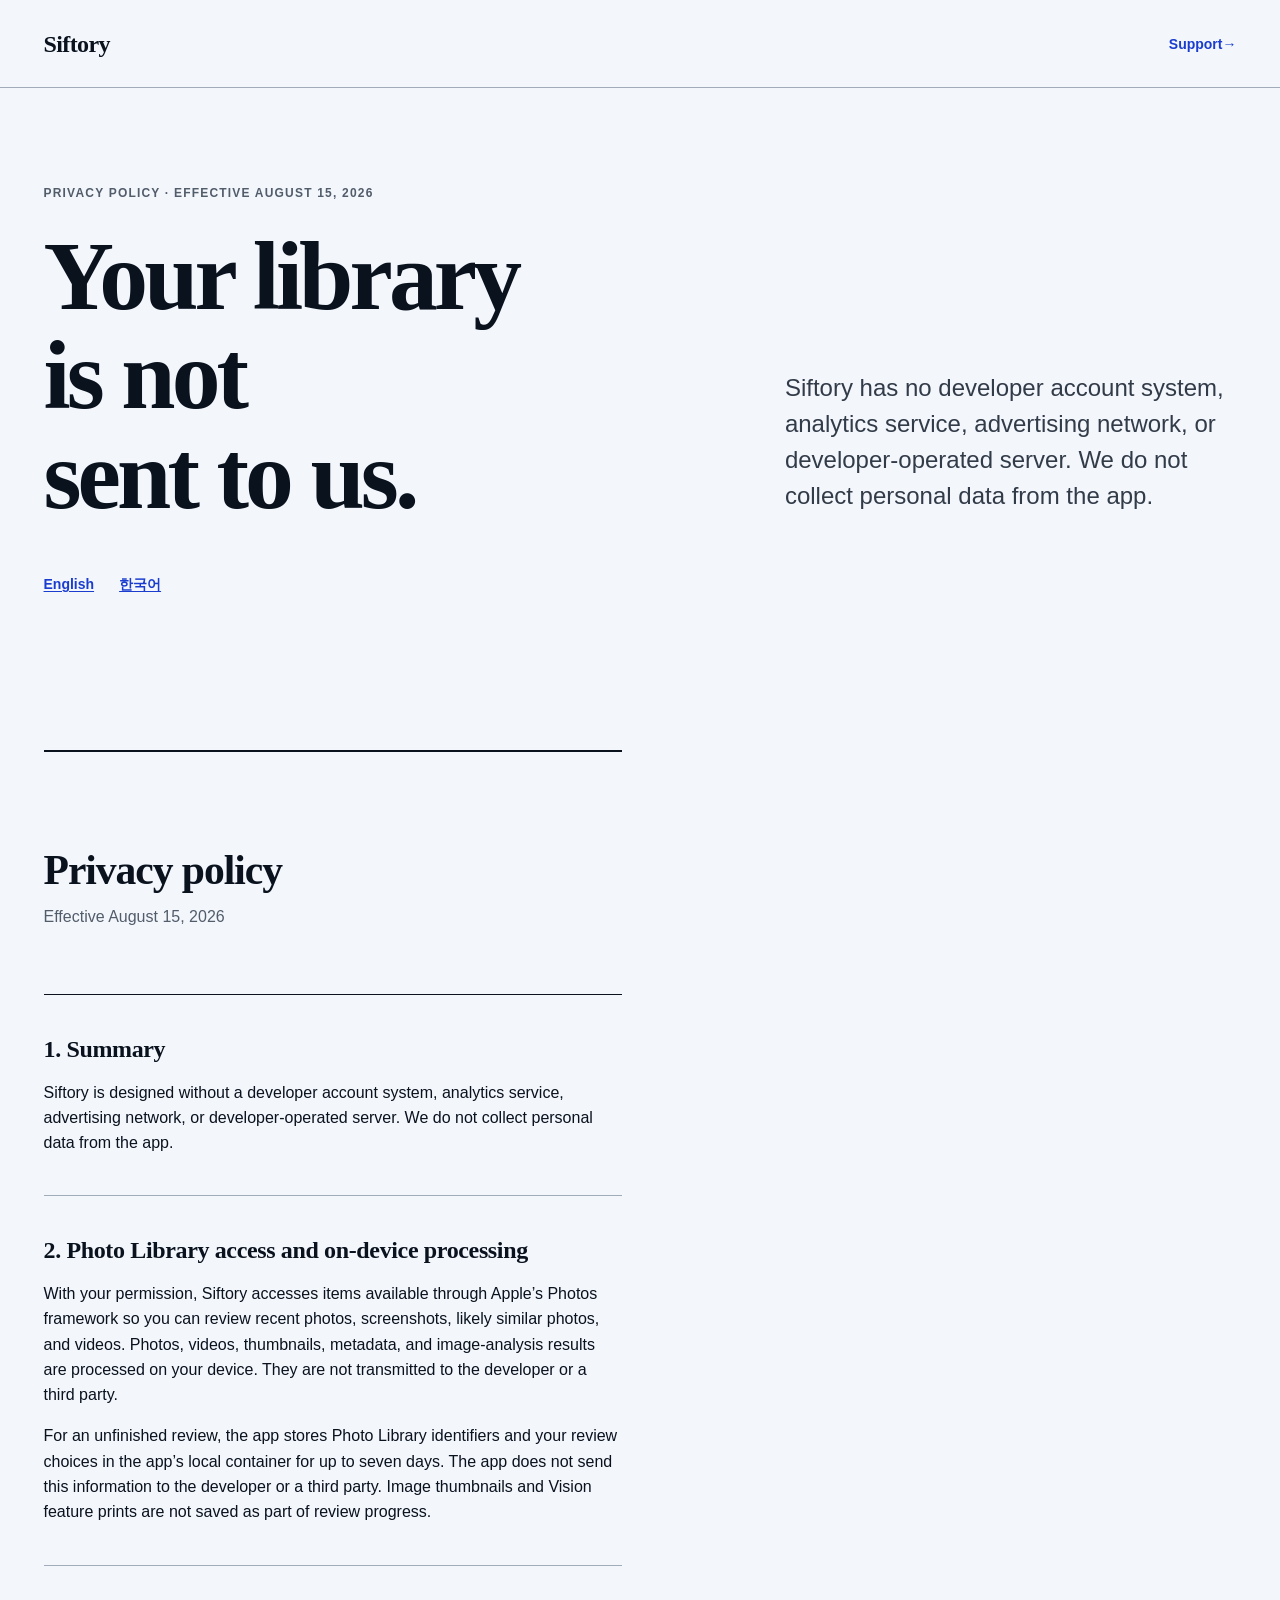
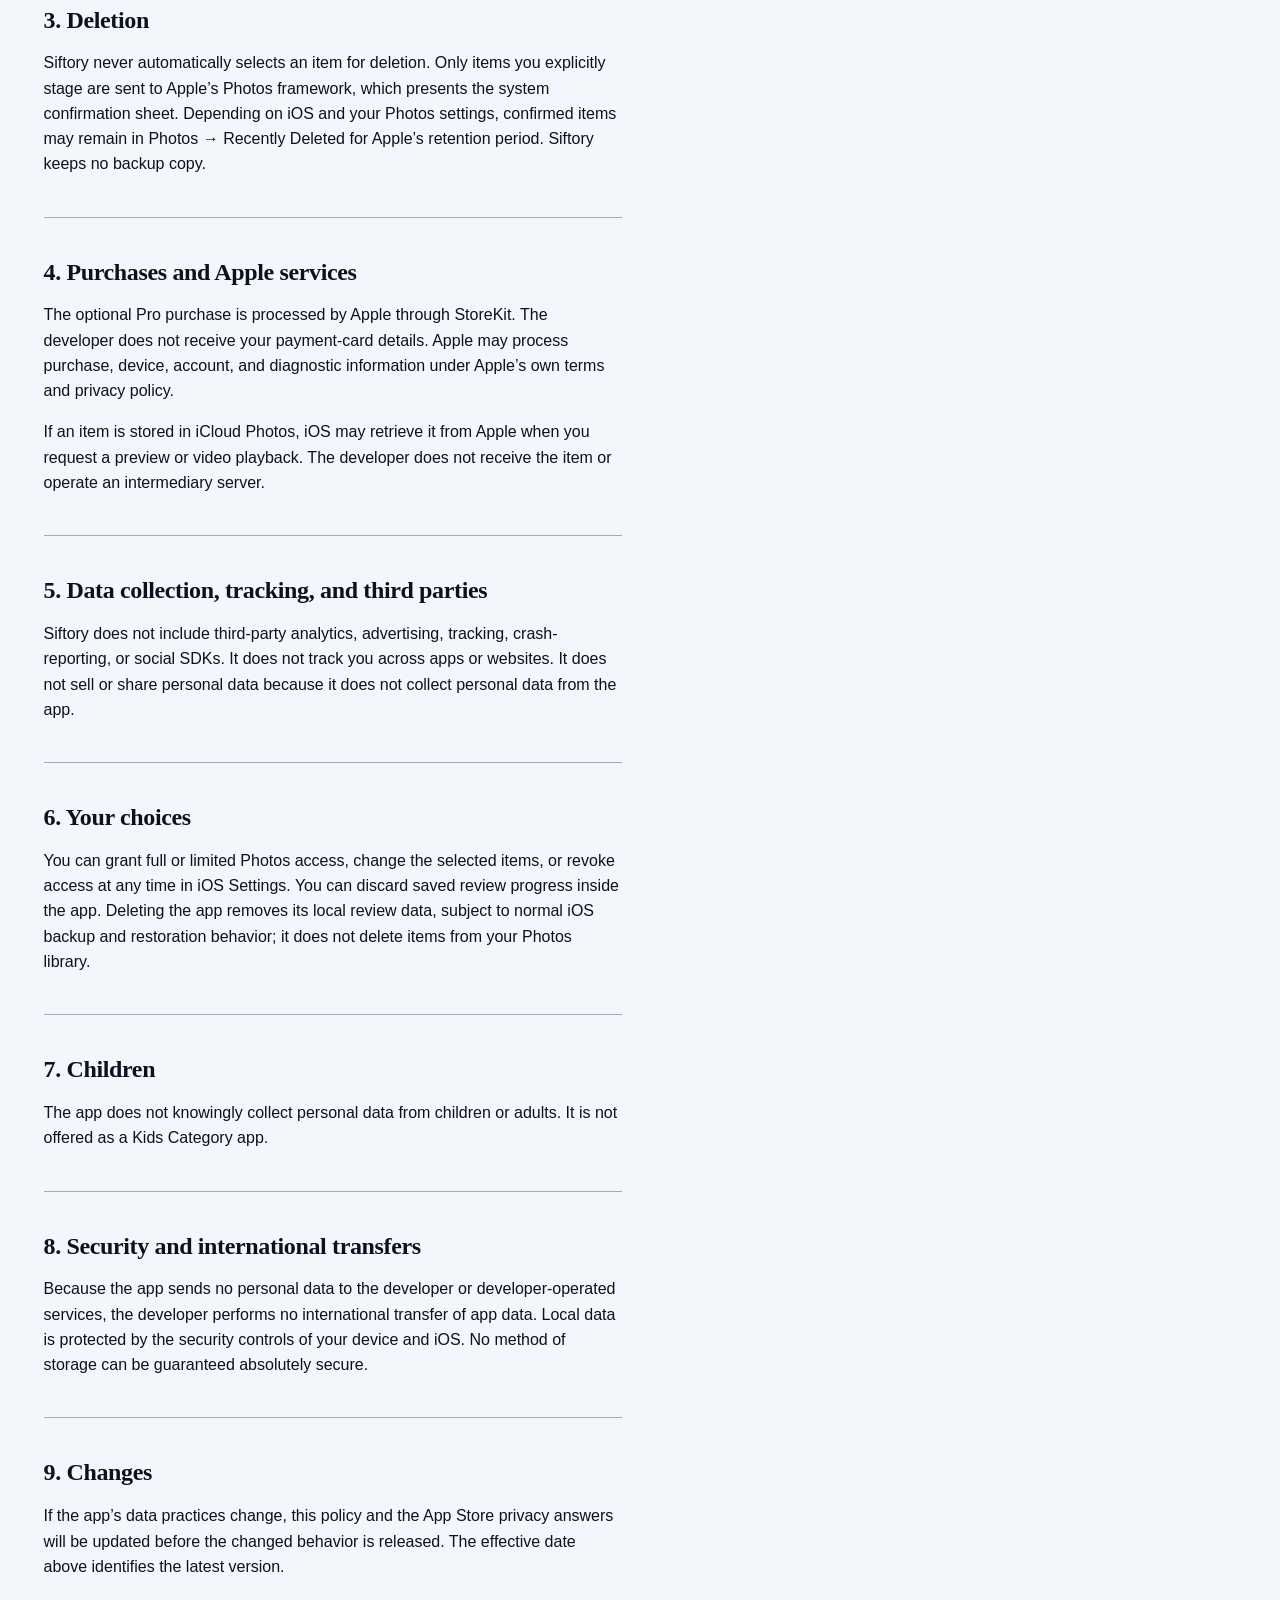
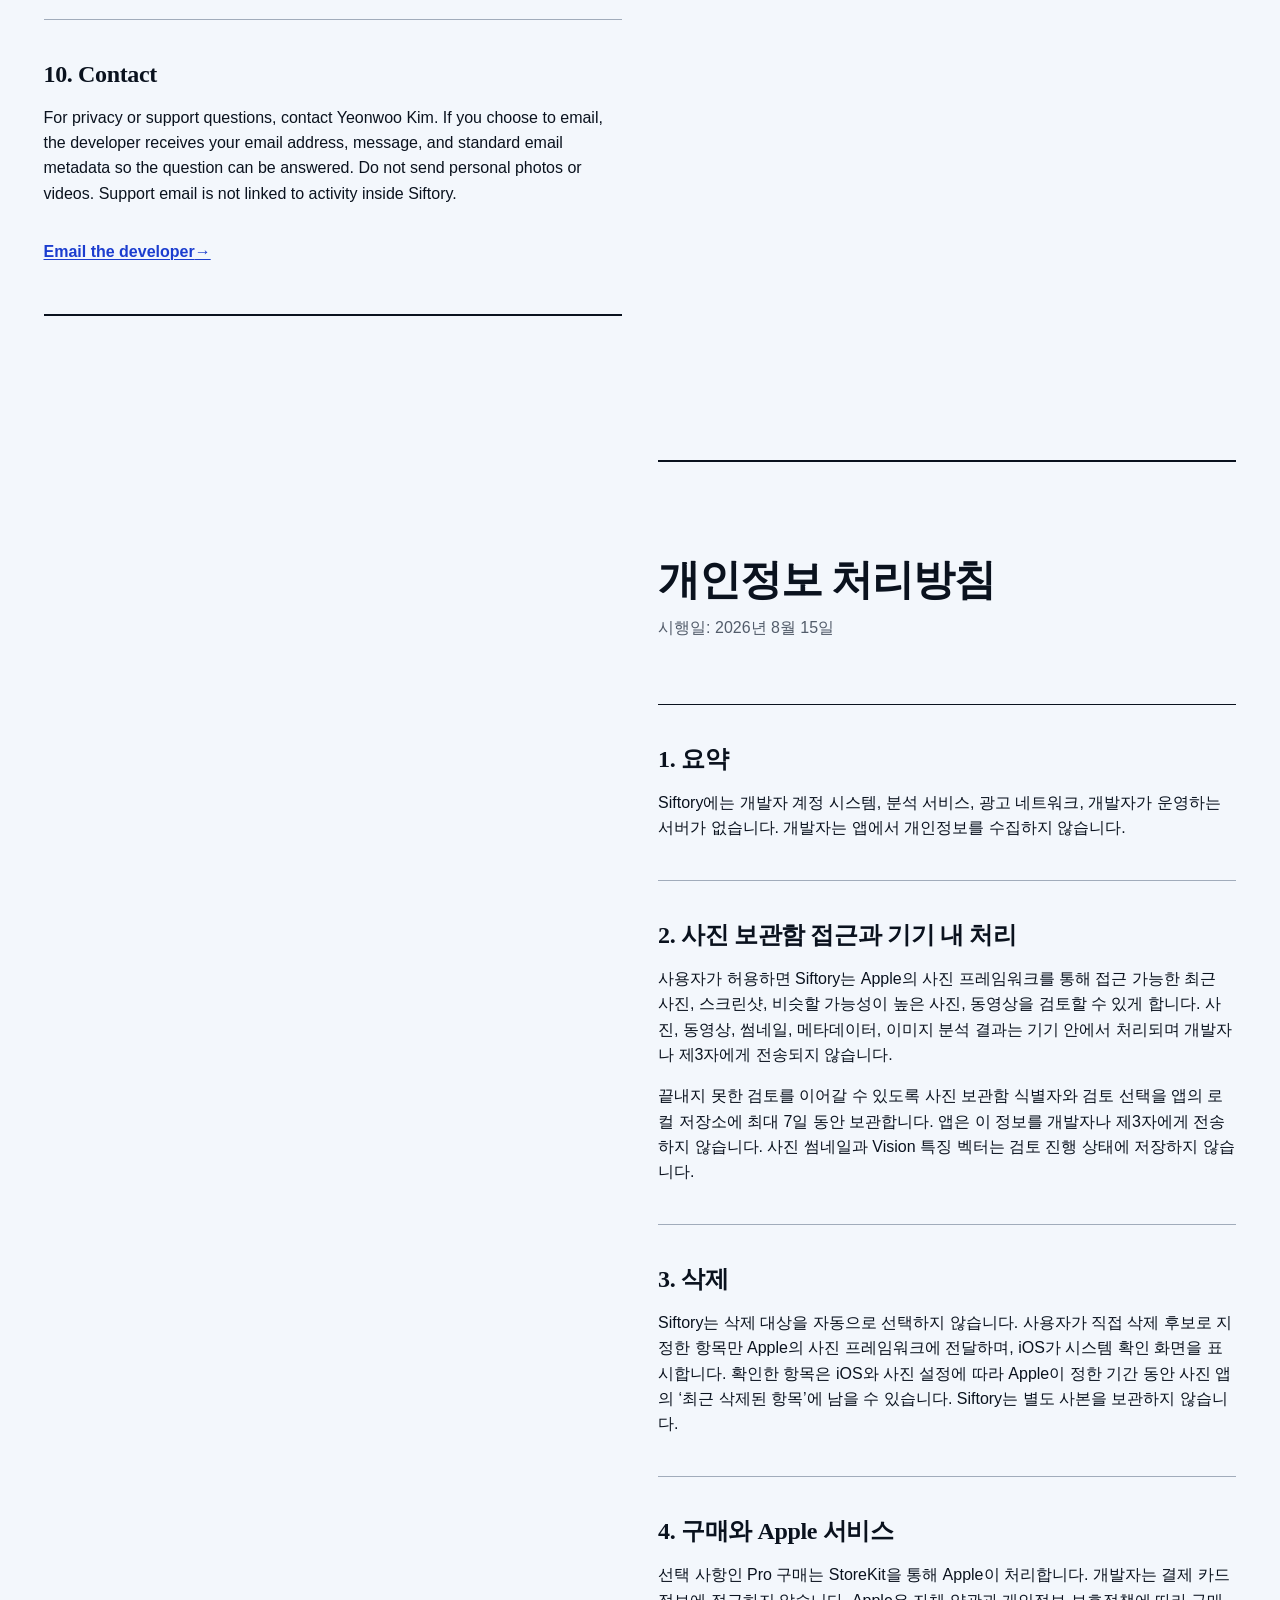
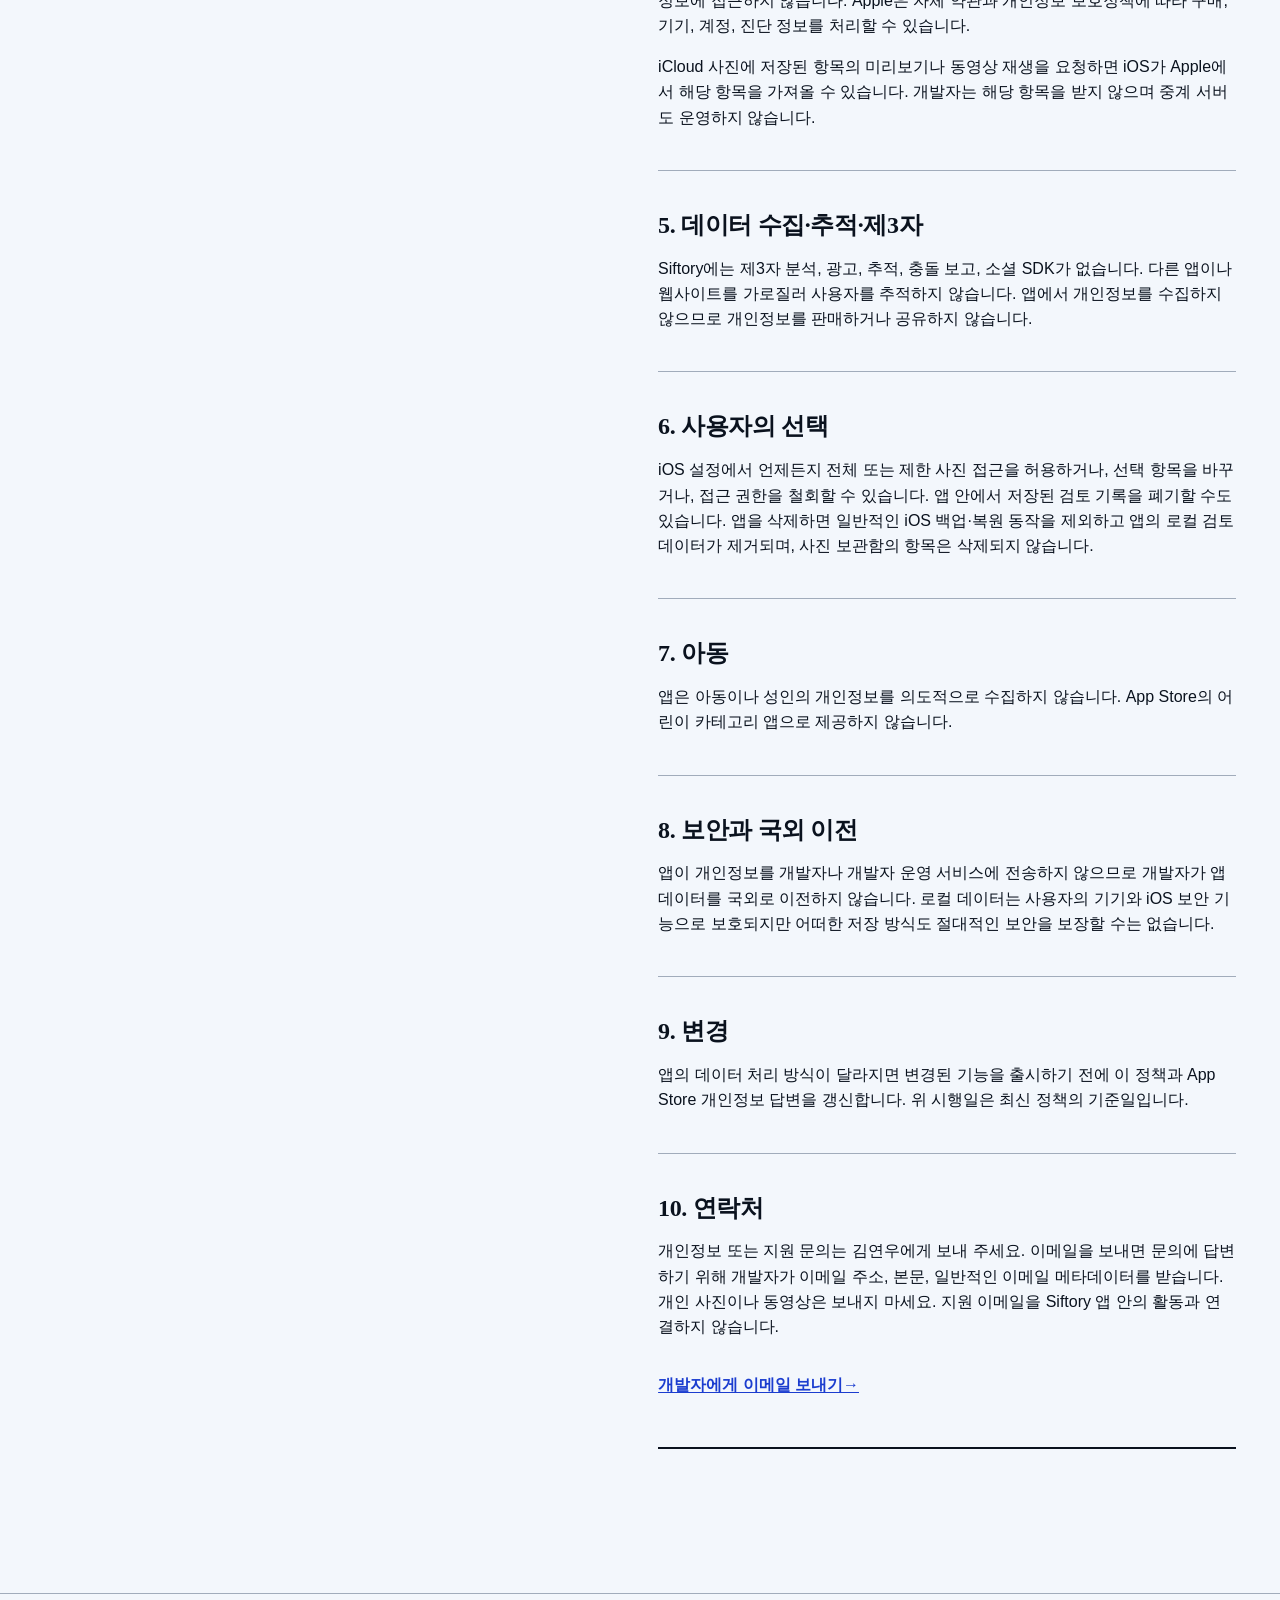
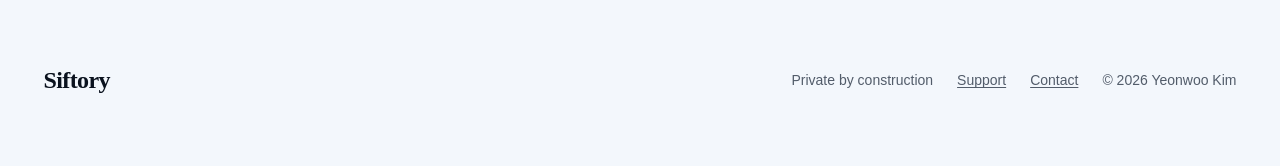
==== privacy.html @ 0ec95532 "feat(site): 지원·개인정보 페이지 공개" ====
<!doctype html>
<html lang="en">
  <head>
    <meta charset="utf-8">
    <meta name="viewport" content="width=device-width, initial-scale=1, viewport-fit=cover">
    <meta name="description" content="Privacy policy for Siftory, an on-device photo review app for iPhone.">
    <meta name="color-scheme" content="light">
    <title>Siftory Privacy Policy</title>
    <link rel="icon" href="./favicon.svg" type="image/svg+xml">
    <link rel="stylesheet" href="./styles.css">
  </head>
  <body>
    <a class="skip-link" href="#content">Skip to privacy policy</a>

    <header class="site-header" aria-label="Primary">
      <a class="wordmark" href="./index.html" aria-label="Siftory support home">Siftory</a>
      <a class="header-link" href="./index.html">Support <span aria-hidden="true">→</span></a>
    </header>

    <main id="content">
      <header class="document-intro document-intro--policy">
        <p class="document-kind">Privacy policy · Effective August 15, 2026</p>
        <div class="intro-body">
          <h1>Your library is not<br>sent to us.</h1>
          <p class="lede">Siftory has no developer account system, analytics service, advertising network, or developer-operated server. We do not collect personal data from the app.</p>
        </div>
        <nav class="language-links" aria-label="Language">
          <a href="#english">English</a>
          <a lang="ko" href="#korean">한국어</a>
        </nav>
      </header>

      <article class="document policy" id="english" aria-labelledby="english-title">
        <header class="language-heading">
          <h2 id="english-title">Privacy policy</h2>
          <p>Effective August 15, 2026</p>
        </header>

        <section>
          <h3>1. Summary</h3>
          <p>Siftory is designed without a developer account system, analytics service, advertising network, or developer-operated server. We do not collect personal data from the app.</p>
        </section>

        <section>
          <h3>2. Photo Library access and on-device processing</h3>
          <p>With your permission, Siftory accesses items available through Apple’s Photos framework so you can review recent photos, screenshots, likely similar photos, and videos. Photos, videos, thumbnails, metadata, and image-analysis results are processed on your device. They are not transmitted to the developer or a third party.</p>
          <p>For an unfinished review, the app stores Photo Library identifiers and your review choices in the app’s local container for up to seven days. The app does not send this information to the developer or a third party. Image thumbnails and Vision feature prints are not saved as part of review progress.</p>
        </section>

        <section>
          <h3>3. Deletion</h3>
          <p>Siftory never automatically selects an item for deletion. Only items you explicitly stage are sent to Apple’s Photos framework, which presents the system confirmation sheet. Depending on iOS and your Photos settings, confirmed items may remain in Photos → Recently Deleted for Apple’s retention period. Siftory keeps no backup copy.</p>
        </section>

        <section>
          <h3>4. Purchases and Apple services</h3>
          <p>The optional Pro purchase is processed by Apple through StoreKit. The developer does not receive your payment-card details. Apple may process purchase, device, account, and diagnostic information under Apple’s own terms and privacy policy.</p>
          <p>If an item is stored in iCloud Photos, iOS may retrieve it from Apple when you request a preview or video playback. The developer does not receive the item or operate an intermediary server.</p>
        </section>

        <section>
          <h3>5. Data collection, tracking, and third parties</h3>
          <p>Siftory does not include third-party analytics, advertising, tracking, crash-reporting, or social SDKs. It does not track you across apps or websites. It does not sell or share personal data because it does not collect personal data from the app.</p>
        </section>

        <section>
          <h3>6. Your choices</h3>
          <p>You can grant full or limited Photos access, change the selected items, or revoke access at any time in iOS Settings. You can discard saved review progress inside the app. Deleting the app removes its local review data, subject to normal iOS backup and restoration behavior; it does not delete items from your Photos library.</p>
        </section>

        <section>
          <h3>7. Children</h3>
          <p>The app does not knowingly collect personal data from children or adults. It is not offered as a Kids Category app.</p>
        </section>

        <section>
          <h3>8. Security and international transfers</h3>
          <p>Because the app sends no personal data to the developer or developer-operated services, the developer performs no international transfer of app data. Local data is protected by the security controls of your device and iOS. No method of storage can be guaranteed absolutely secure.</p>
        </section>

        <section>
          <h3>9. Changes</h3>
          <p>If the app’s data practices change, this policy and the App Store privacy answers will be updated before the changed behavior is released. The effective date above identifies the latest version.</p>
        </section>

        <section class="contact">
          <h3>10. Contact</h3>
          <p>For privacy or support questions, contact Yeonwoo Kim. If you choose to email, the developer receives your email address, message, and standard email metadata so the question can be answered. Do not send personal photos or videos. Support email is not linked to activity inside Siftory.</p>
          <a class="text-link" href="mailto:ppupy1200@gmail.com?subject=Siftory%20Privacy">Email the developer <span aria-hidden="true">→</span></a>
        </section>
      </article>

      <article class="document document--korean policy" id="korean" lang="ko" aria-labelledby="korean-title">
        <header class="language-heading">
          <h2 id="korean-title">개인정보 처리방침</h2>
          <p>시행일: 2026년 8월 15일</p>
        </header>

        <section>
          <h3>1. 요약</h3>
          <p>Siftory에는 개발자 계정 시스템, 분석 서비스, 광고 네트워크, 개발자가 운영하는 서버가 없습니다. 개발자는 앱에서 개인정보를 수집하지 않습니다.</p>
        </section>

        <section>
          <h3>2. 사진 보관함 접근과 기기 내 처리</h3>
          <p>사용자가 허용하면 Siftory는 Apple의 사진 프레임워크를 통해 접근 가능한 최근 사진, 스크린샷, 비슷할 가능성이 높은 사진, 동영상을 검토할 수 있게 합니다. 사진, 동영상, 썸네일, 메타데이터, 이미지 분석 결과는 기기 안에서 처리되며 개발자나 제3자에게 전송되지 않습니다.</p>
          <p>끝내지 못한 검토를 이어갈 수 있도록 사진 보관함 식별자와 검토 선택을 앱의 로컬 저장소에 최대 7일 동안 보관합니다. 앱은 이 정보를 개발자나 제3자에게 전송하지 않습니다. 사진 썸네일과 Vision 특징 벡터는 검토 진행 상태에 저장하지 않습니다.</p>
        </section>

        <section>
          <h3>3. 삭제</h3>
          <p>Siftory는 삭제 대상을 자동으로 선택하지 않습니다. 사용자가 직접 삭제 후보로 지정한 항목만 Apple의 사진 프레임워크에 전달하며, iOS가 시스템 확인 화면을 표시합니다. 확인한 항목은 iOS와 사진 설정에 따라 Apple이 정한 기간 동안 사진 앱의 ‘최근 삭제된 항목’에 남을 수 있습니다. Siftory는 별도 사본을 보관하지 않습니다.</p>
        </section>

        <section>
          <h3>4. 구매와 Apple 서비스</h3>
          <p>선택 사항인 Pro 구매는 StoreKit을 통해 Apple이 처리합니다. 개발자는 결제 카드 정보에 접근하지 않습니다. Apple은 자체 약관과 개인정보 보호정책에 따라 구매, 기기, 계정, 진단 정보를 처리할 수 있습니다.</p>
          <p>iCloud 사진에 저장된 항목의 미리보기나 동영상 재생을 요청하면 iOS가 Apple에서 해당 항목을 가져올 수 있습니다. 개발자는 해당 항목을 받지 않으며 중계 서버도 운영하지 않습니다.</p>
        </section>

        <section>
          <h3>5. 데이터 수집·추적·제3자</h3>
          <p>Siftory에는 제3자 분석, 광고, 추적, 충돌 보고, 소셜 SDK가 없습니다. 다른 앱이나 웹사이트를 가로질러 사용자를 추적하지 않습니다. 앱에서 개인정보를 수집하지 않으므로 개인정보를 판매하거나 공유하지 않습니다.</p>
        </section>

        <section>
          <h3>6. 사용자의 선택</h3>
          <p>iOS 설정에서 언제든지 전체 또는 제한 사진 접근을 허용하거나, 선택 항목을 바꾸거나, 접근 권한을 철회할 수 있습니다. 앱 안에서 저장된 검토 기록을 폐기할 수도 있습니다. 앱을 삭제하면 일반적인 iOS 백업·복원 동작을 제외하고 앱의 로컬 검토 데이터가 제거되며, 사진 보관함의 항목은 삭제되지 않습니다.</p>
        </section>

        <section>
          <h3>7. 아동</h3>
          <p>앱은 아동이나 성인의 개인정보를 의도적으로 수집하지 않습니다. App Store의 어린이 카테고리 앱으로 제공하지 않습니다.</p>
        </section>

        <section>
          <h3>8. 보안과 국외 이전</h3>
          <p>앱이 개인정보를 개발자나 개발자 운영 서비스에 전송하지 않으므로 개발자가 앱 데이터를 국외로 이전하지 않습니다. 로컬 데이터는 사용자의 기기와 iOS 보안 기능으로 보호되지만 어떠한 저장 방식도 절대적인 보안을 보장할 수는 없습니다.</p>
        </section>

        <section>
          <h3>9. 변경</h3>
          <p>앱의 데이터 처리 방식이 달라지면 변경된 기능을 출시하기 전에 이 정책과 App Store 개인정보 답변을 갱신합니다. 위 시행일은 최신 정책의 기준일입니다.</p>
        </section>

        <section class="contact">
          <h3>10. 연락처</h3>
          <p>개인정보 또는 지원 문의는 김연우에게 보내 주세요. 이메일을 보내면 문의에 답변하기 위해 개발자가 이메일 주소, 본문, 일반적인 이메일 메타데이터를 받습니다. 개인 사진이나 동영상은 보내지 마세요. 지원 이메일을 Siftory 앱 안의 활동과 연결하지 않습니다.</p>
          <a class="text-link" href="mailto:ppupy1200@gmail.com?subject=Siftory%20%EA%B0%9C%EC%9D%B8%EC%A0%95%EB%B3%B4">개발자에게 이메일 보내기 <span aria-hidden="true">→</span></a>
        </section>
      </article>
    </main>

    <footer class="site-footer">
      <a class="footer-wordmark" href="./index.html">Siftory</a>
      <div class="footer-meta">
        <span>Private by construction</span>
        <a href="./index.html">Support</a>
        <a href="mailto:ppupy1200@gmail.com?subject=Siftory%20Privacy">Contact</a>
        <span>© 2026 Yeonwoo Kim</span>
      </div>
    </footer>
  </body>
</html>
---- styles.css ----
/* Hallmark · macrostructure: Long Document · tone: austere · anchor hue: ultramarine */
/* Hallmark · pre-emit critique: P5 H5 E5 S5 R5 V5 */
/* Hallmark · genre: editorial · theme: Editorial · enrichment: none · nav: N9 · footer: Ft1
 * Intent: a quiet public support and privacy record, with no marketing proof slots or ornamental motion.
 * H2 knobs: ratio=4/8, left=document measure, divider=full-width rule
 * F5 knobs: callouts=none, frame=plain hairline, anchor=continuous prose
 * contrast: pass (40–41) · nav: N9 · footer: Ft1 · slop: pass (42–45)
 * honest: pass (46) · chrome: pass (47) · tokens: pass (48) · responsive: pass (49) · icons: pass (30)
 * mobile: pass (34, 49, 50–57)
 */
@import url("./tokens.css");

*,
*::before,
*::after {
  box-sizing: border-box;
}

html,
body {
  overflow-x: clip;
}

html {
  background: var(--color-paper);
  scroll-behavior: smooth;
}

body {
  min-width: 20rem;
  margin: 0;
  background: var(--color-paper);
  color: var(--color-ink);
  font-family: var(--font-support-body);
  font-size: var(--text-base);
  line-height: var(--leading-body);
  text-rendering: optimizeLegibility;
}

a {
  color: inherit;
  text-decoration-thickness: var(--rule-hair);
  text-underline-offset: var(--rule-strong);
}

a:focus-visible {
  outline: var(--rule-strong) solid var(--color-focus);
  outline-offset: var(--space-2xs);
}

a:active {
  opacity: 0.72;
}

h1,
h2,
h3,
p {
  margin: 0;
}

h1,
h2,
h3 {
  min-width: 0;
  overflow-wrap: anywhere;
  font-family: var(--font-support-display);
  font-style: normal;
  font-weight: 600;
}

h1 {
  max-width: 10ch;
  font-size: var(--text-document-title);
  letter-spacing: var(--tracking-tight);
  line-height: var(--leading-tight);
}

h2 {
  font-size: var(--text-document-heading);
  letter-spacing: -0.025em;
  line-height: 1.08;
}

h3 {
  font-size: var(--text-lg);
  letter-spacing: -0.015em;
  line-height: 1.2;
}

.skip-link {
  position: fixed;
  z-index: var(--z-modal);
  inset-block-start: var(--space-sm);
  inset-inline-start: var(--space-sm);
  padding: var(--space-sm) var(--space-md);
  background: var(--color-ink);
  color: var(--color-paper);
  font-weight: 700;
  text-decoration: none;
  transform: translateY(-200%);
}

.skip-link:focus-visible {
  transform: translateY(0);
}

.site-header,
main,
.site-footer {
  width: min(100%, var(--content-max));
  margin-inline: auto;
  padding-inline: max(var(--page-gutter), env(safe-area-inset-left));
}

.site-header {
  display: flex;
  min-height: 5.5rem;
  align-items: center;
  justify-content: space-between;
  gap: var(--space-md);
  border-block-end: var(--rule-hair) solid var(--color-rule);
}

.wordmark,
.header-link,
.language-links a,
.text-link,
.site-footer a {
  line-height: 1;
  white-space: nowrap;
}

.wordmark,
.footer-wordmark {
  font-family: var(--font-support-display);
  font-size: var(--text-lg);
  font-weight: 600;
  letter-spacing: -0.025em;
  text-decoration: none;
}

.wordmark,
.header-link {
  display: inline-flex;
  min-height: var(--target-min);
  align-items: center;
}

.header-link {
  color: var(--color-accent);
  font-size: var(--text-sm);
  font-weight: 700;
  text-decoration: none;
}

.document-intro {
  display: grid;
  min-width: 0;
  gap: var(--space-lg);
  padding-block: var(--space-2xl) var(--space-3xl);
}

.intro-body {
  display: grid;
  min-width: 0;
  gap: var(--space-lg);
}

.document-kind {
  color: var(--color-neutral);
  font-size: var(--text-xs);
  font-weight: 700;
  letter-spacing: var(--tracking-label);
  text-transform: uppercase;
}

.lede {
  max-width: 48ch;
  color: var(--color-muted);
  font-size: clamp(1.125rem, 1vw + 0.95rem, 1.5rem);
  line-height: 1.5;
}

.language-links {
  display: flex;
  flex-wrap: wrap;
  gap: var(--space-lg);
  padding-block-start: var(--space-sm);
}

.language-links a {
  min-width: var(--target-min);
  min-height: var(--target-min);
  display: inline-flex;
  align-items: center;
  justify-content: center;
  color: var(--color-accent);
  font-size: var(--text-sm);
  font-weight: 700;
}

.document {
  max-width: 65ch;
  padding-block: var(--space-2xl) var(--space-3xl);
  border-block-start: var(--rule-strong) solid var(--color-ink);
}

.document--korean {
  margin-inline-start: auto;
}

.language-heading {
  display: grid;
  gap: var(--space-sm);
  padding-block-end: var(--space-2xl);
}

.language-heading p {
  color: var(--color-neutral);
}

.document section {
  padding-block: var(--space-xl);
  border-block-start: var(--rule-hair) solid var(--color-rule);
}

.document section:first-of-type {
  border-block-start-color: var(--color-ink);
}

.document section h3 + p {
  margin-block-start: var(--space-md);
}

.document section p + p {
  margin-block-start: var(--space-md);
}

.text-link {
  display: inline-flex;
  min-height: var(--target-min);
  align-items: center;
  margin-block-start: var(--space-lg);
  color: var(--color-accent);
  font-weight: 700;
  text-decoration-color: var(--color-accent);
}

.contact {
  border-block-end: var(--rule-strong) solid var(--color-ink);
}

.site-footer {
  display: grid;
  gap: var(--space-xl);
  padding-block: var(--space-2xl) max(var(--space-2xl), env(safe-area-inset-bottom));
  border-block-start: var(--rule-hair) solid var(--color-rule);
}

.footer-meta {
  display: flex;
  flex-direction: column;
  align-items: flex-start;
  gap: var(--space-sm);
  color: var(--color-neutral);
  font-size: var(--text-sm);
}

.footer-meta a {
  min-height: var(--target-min);
  display: inline-flex;
  align-items: center;
}

.footer-wordmark {
  display: inline-flex;
  min-height: var(--target-min);
  align-items: center;
}

@media (min-width: 40rem) {
  .intro-body {
    grid-template-columns: minmax(0, 3fr) minmax(0, 2fr);
    column-gap: var(--space-2xl);
  }

  .lede {
    align-self: end;
    padding-block-end: var(--space-sm);
  }

  .site-footer {
    grid-template-columns: minmax(0, 1fr) minmax(0, 2fr);
    align-items: start;
  }

  .footer-meta {
    flex-flow: row wrap;
    justify-content: flex-end;
    align-items: center;
    column-gap: var(--space-lg);
  }
}

@media (hover: hover) and (pointer: fine) {
  a:hover {
    color: var(--color-accent);
  }
}

@media (min-width: 60rem) {
  .document-intro {
    padding-block: var(--space-3xl) var(--space-4xl);
  }

  .document {
    padding-block: var(--space-3xl) var(--space-4xl);
  }
}

@media (prefers-reduced-motion: reduce) {
  html {
    scroll-behavior: auto;
  }
}
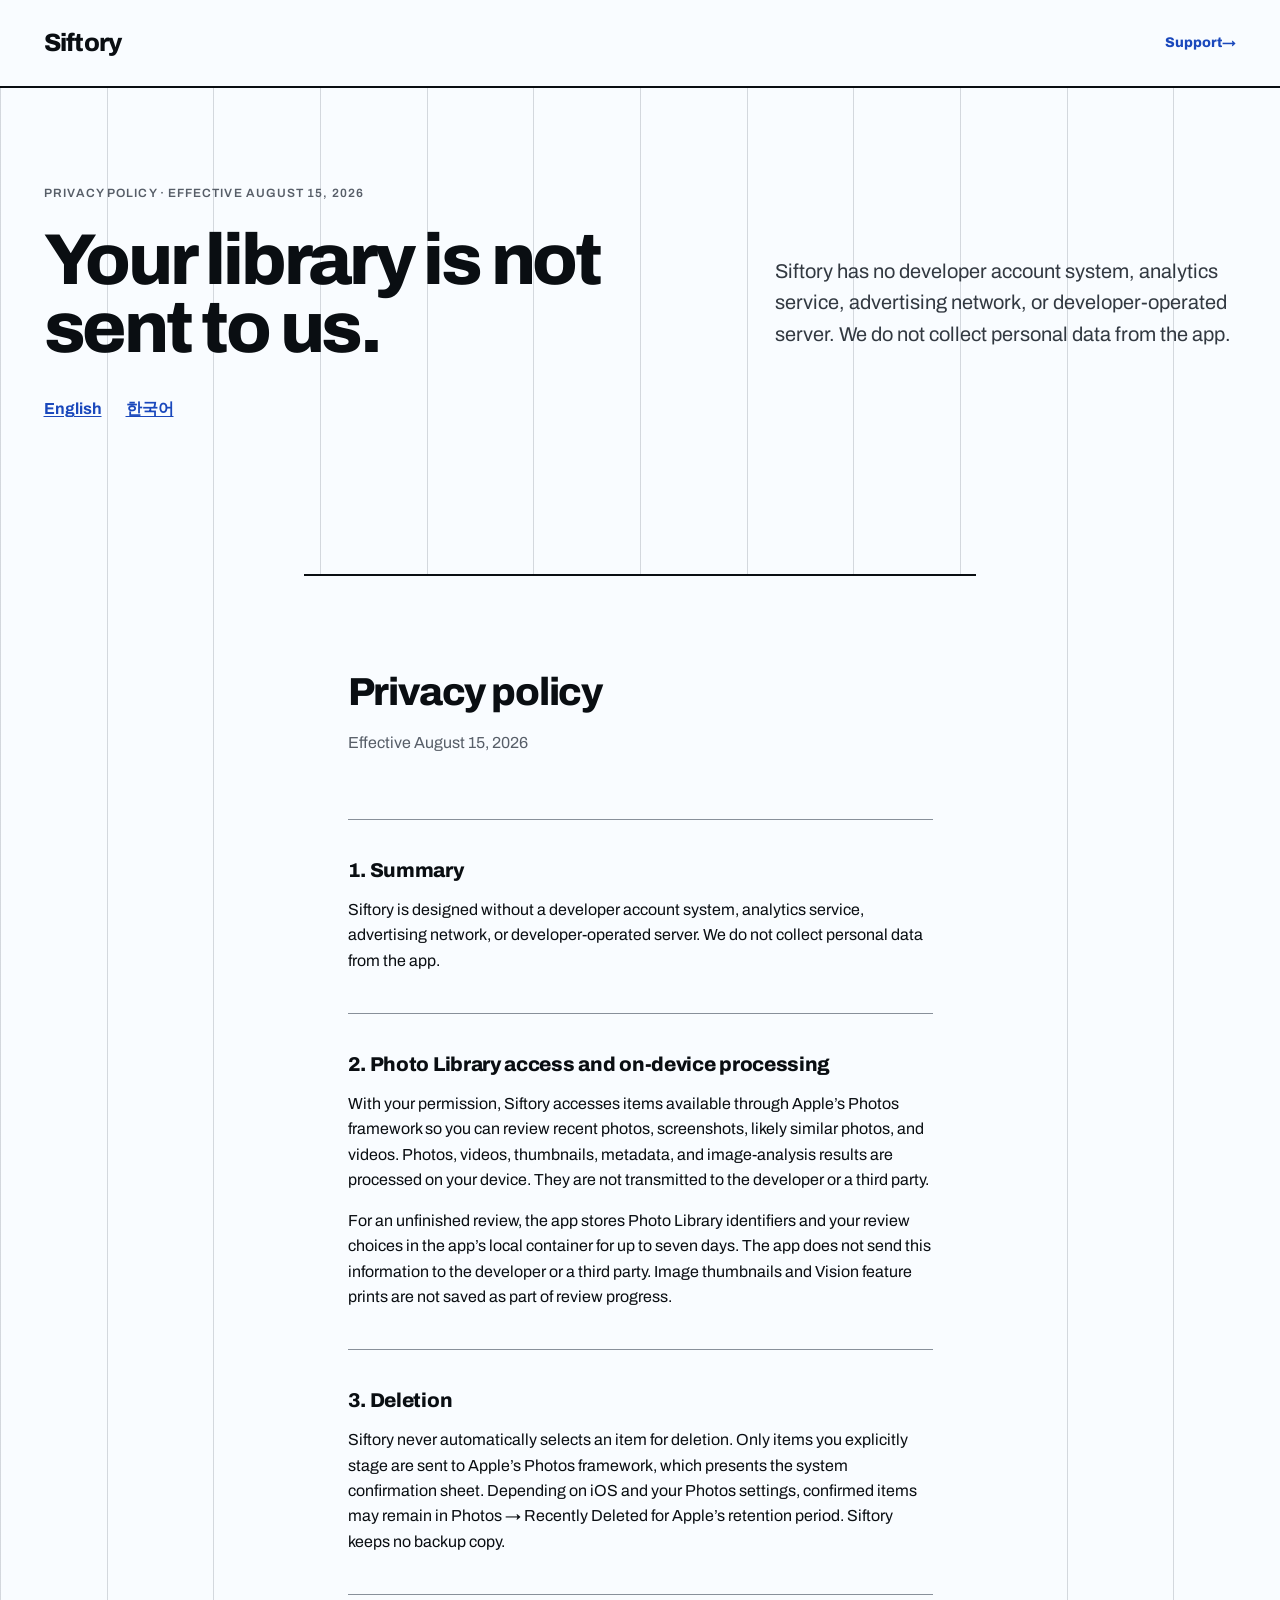
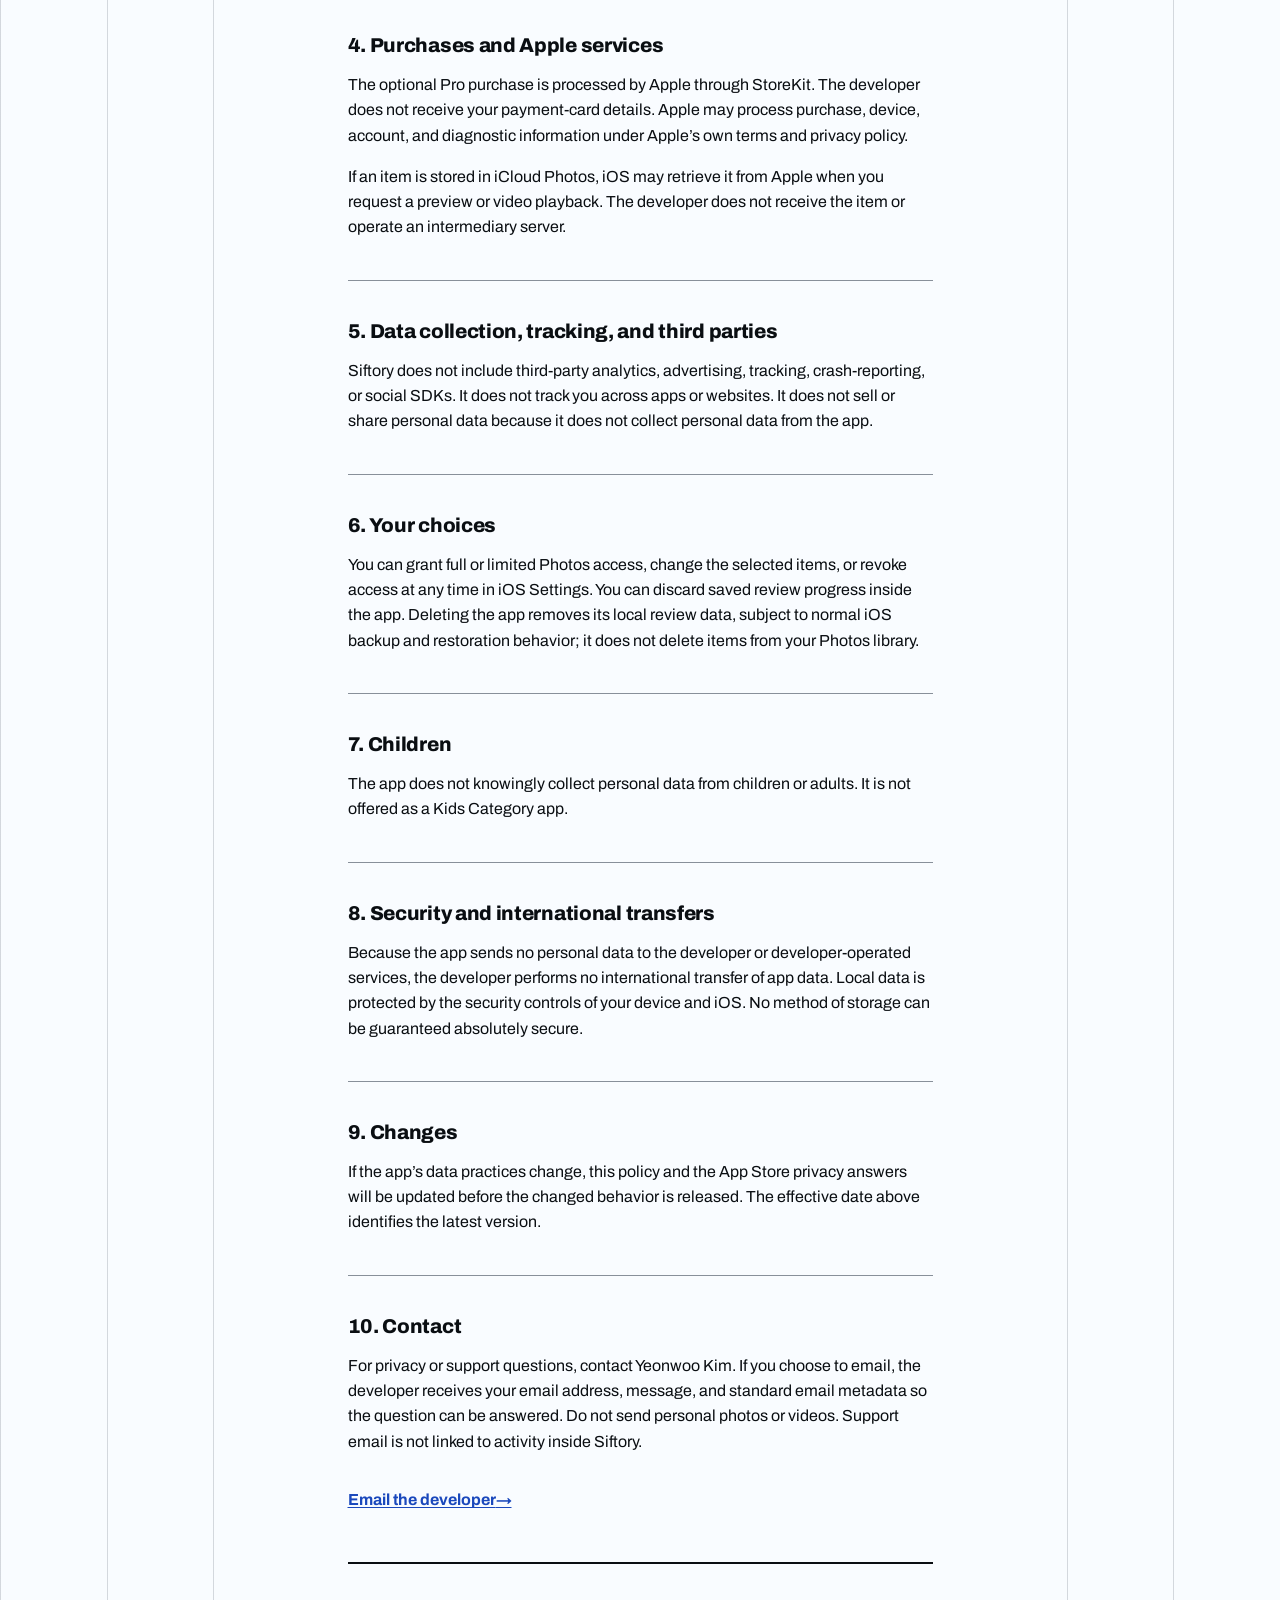
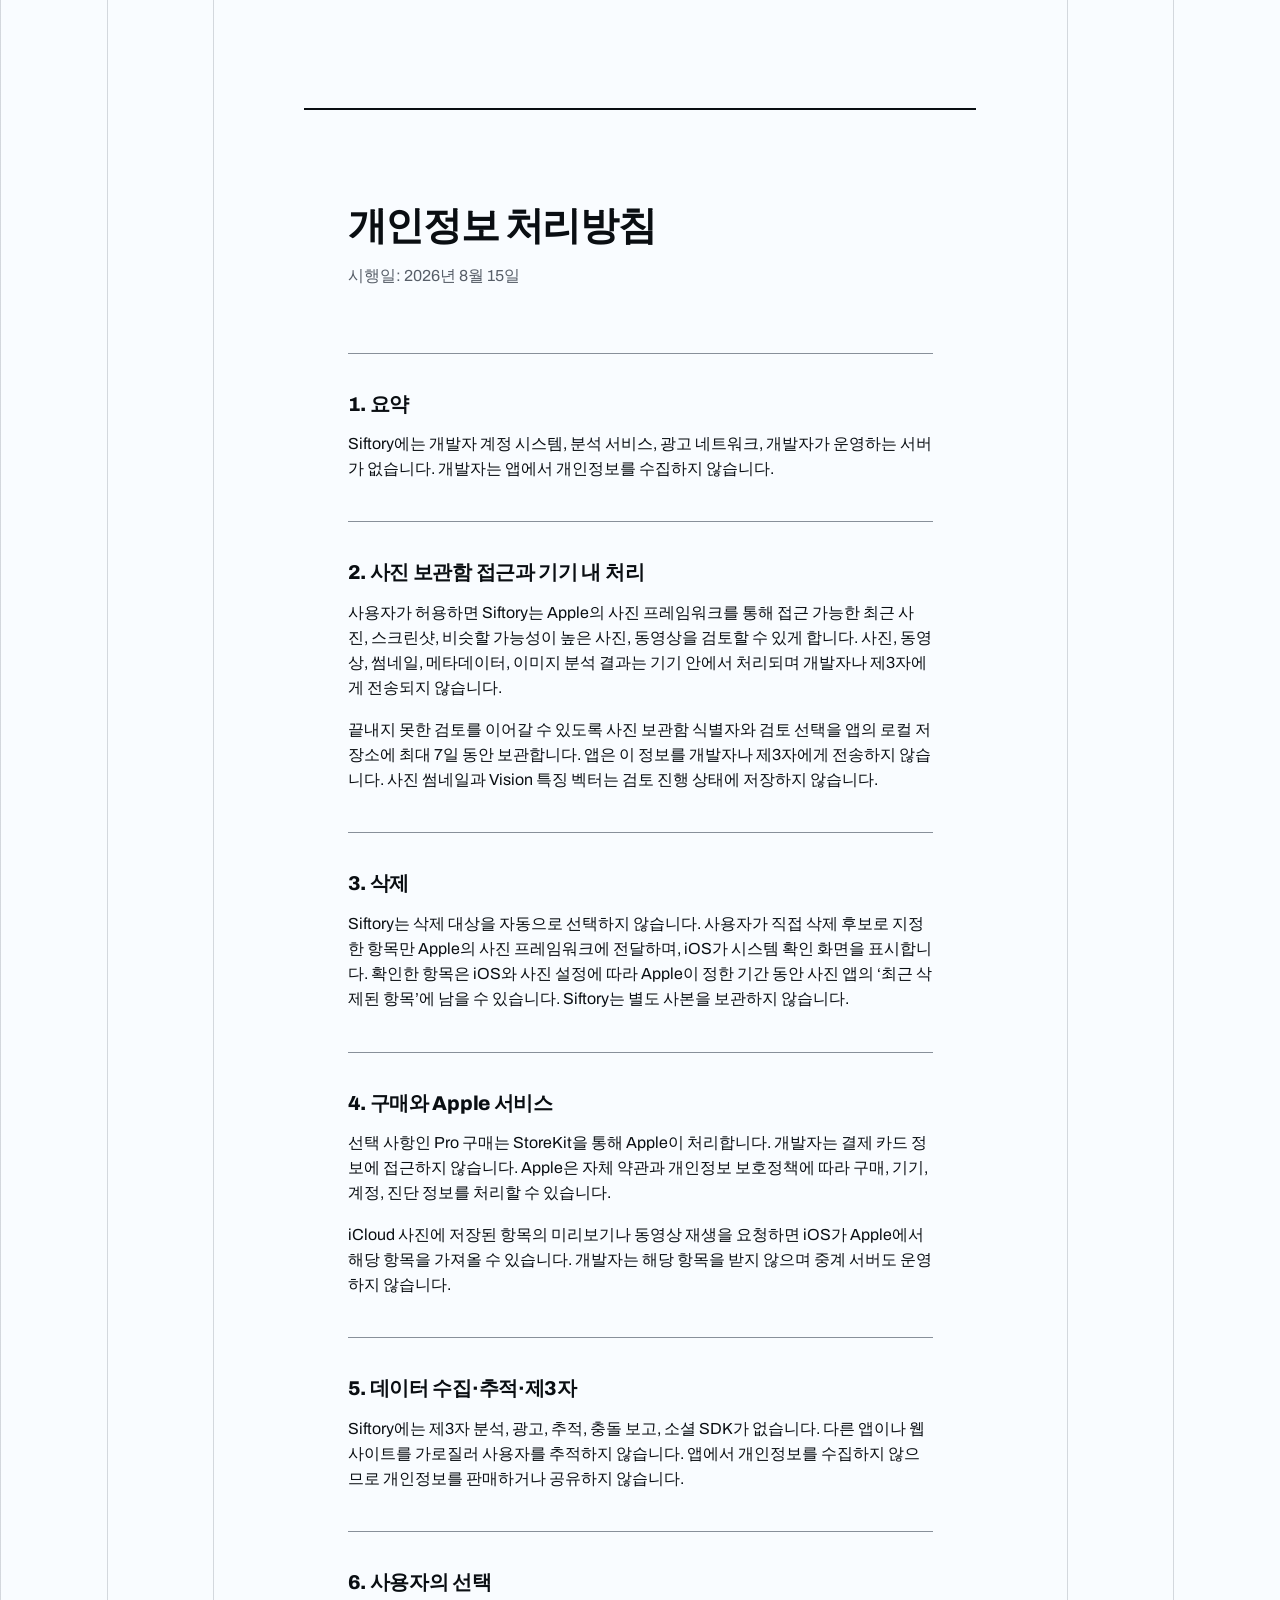
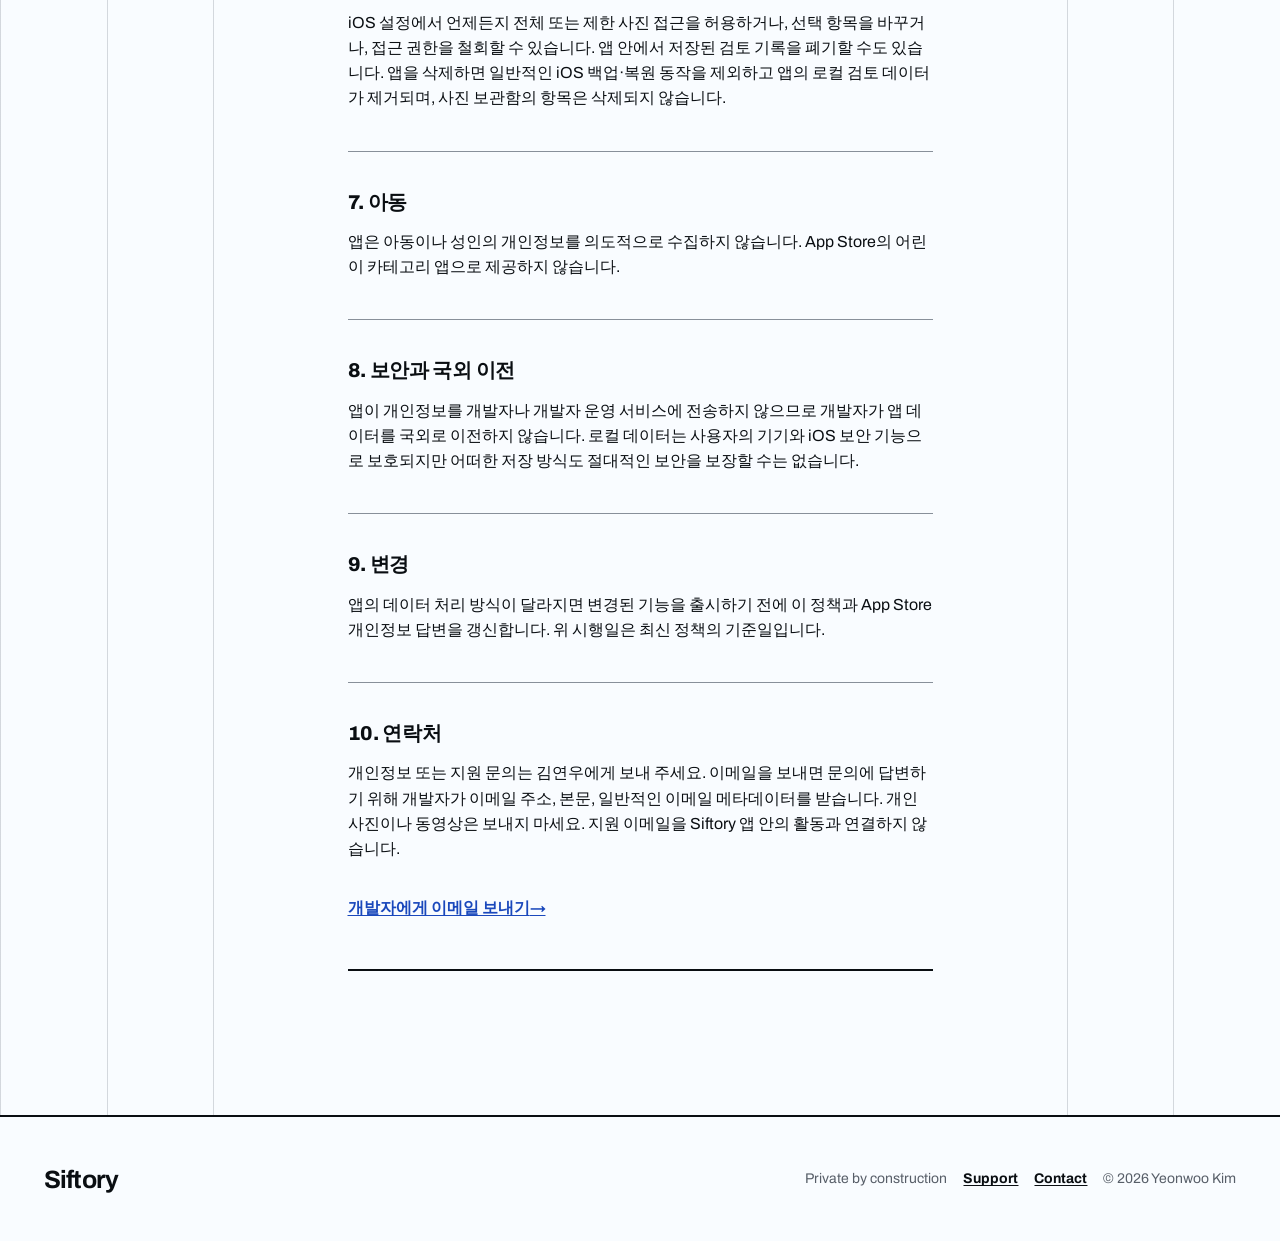
==== commit 70fc8061: "fix(site): 정적 자원 캐시 갱신" ====
--- a/privacy.html
+++ b/privacy.html
@@ -6,8 +6,8 @@
     <meta name="description" content="Privacy policy for Siftory, an on-device photo review app for iPhone.">
     <meta name="color-scheme" content="light">
     <title>Siftory Privacy Policy</title>
-    <link rel="icon" href="./favicon.svg" type="image/svg+xml">
-    <link rel="stylesheet" href="./styles.css">
+    <link rel="icon" href="./favicon.svg?v=20260815" type="image/svg+xml">
+    <link rel="stylesheet" href="./styles.css?v=20260815">
   </head>
   <body>
     <a class="skip-link" href="#content">Skip to privacy policy</a>
--- a/styles.css
+++ b/styles.css
@@ -1,14 +1,15 @@
-/* Hallmark · macrostructure: Long Document · tone: austere · anchor hue: ultramarine */
+/* Hallmark · macrostructure: Workbench · tone: austere · anchor hue: ultramarine
+ * genre: editorial · theme: Grid · enrichment: real App Store captures · nav: N6 · footer: Ft2
+ * H2 knobs: ratio=7/5, proof=real capture, divider=hairline
+ * F4 knobs: numbering=01/02/03, layout=vertical, connector=rule
+ * F5 knobs: callouts=caption, frame=plain hairline, anchor=image-led
+ * motion: link underline + image border signal only · no JavaScript
+ * contrast: pass (40–41) · slop: pass (42–45) · honest: pass (46)
+ * chrome: pass (47) · tokens: pass (48) · responsive: pass (49)
+ * icons: pass (30) · mobile: pass (34, 49, 50–57) · full sweep: pass (1–58)
+ */
 /* Hallmark · pre-emit critique: P5 H5 E5 S5 R5 V5 */
-/* Hallmark · genre: editorial · theme: Editorial · enrichment: none · nav: N9 · footer: Ft1
- * Intent: a quiet public support and privacy record, with no marketing proof slots or ornamental motion.
- * H2 knobs: ratio=4/8, left=document measure, divider=full-width rule
- * F5 knobs: callouts=none, frame=plain hairline, anchor=continuous prose
- * contrast: pass (40–41) · nav: N9 · footer: Ft1 · slop: pass (42–45)
- * honest: pass (46) · chrome: pass (47) · tokens: pass (48) · responsive: pass (49) · icons: pass (30)
- * mobile: pass (34, 49, 50–57)
- */
-@import url("./tokens.css");
+@import url("./tokens.css?v=20260815");
 
 *,
 *::before,
@@ -29,18 +30,30 @@
 body {
   min-width: 20rem;
   margin: 0;
-  background: var(--color-paper);
+  background-color: var(--color-paper);
+  background-image: repeating-linear-gradient(
+    to right,
+    var(--color-rule) 0,
+    var(--color-rule) var(--rule-hair),
+    transparent var(--rule-hair),
+    transparent var(--grid-unit)
+  );
   color: var(--color-ink);
-  font-family: var(--font-support-body);
+  font-family: var(--font-body);
   font-size: var(--text-base);
   line-height: var(--leading-body);
   text-rendering: optimizeLegibility;
 }
 
+::selection {
+  background: var(--color-accent);
+  color: var(--color-accent-ink);
+}
+
 a {
   color: inherit;
   text-decoration-thickness: var(--rule-hair);
-  text-underline-offset: var(--rule-strong);
+  text-underline-offset: var(--space-3xs);
 }
 
 a:focus-visible {
@@ -49,43 +62,58 @@
 }
 
 a:active {
-  opacity: 0.72;
+  opacity: 0.7;
+}
+
+button,
+a {
+  -webkit-tap-highlight-color: transparent;
 }
 
 h1,
 h2,
 h3,
-p {
+h4,
+p,
+figure,
+dl,
+dd,
+ol,
+ul {
   margin: 0;
 }
 
 h1,
 h2,
-h3 {
+h3,
+h4 {
   min-width: 0;
   overflow-wrap: anywhere;
-  font-family: var(--font-support-display);
+  font-family: var(--font-display);
   font-style: normal;
-  font-weight: 600;
-}
-
-h1 {
-  max-width: 10ch;
-  font-size: var(--text-document-title);
-  letter-spacing: var(--tracking-tight);
-  line-height: var(--leading-tight);
-}
-
-h2 {
-  font-size: var(--text-document-heading);
-  letter-spacing: -0.025em;
-  line-height: 1.08;
-}
-
-h3 {
-  font-size: var(--text-lg);
-  letter-spacing: -0.015em;
-  line-height: 1.2;
+}
+
+img {
+  display: block;
+  max-width: 100%;
+}
+
+.shell {
+  width: min(100%, var(--content-max));
+  margin-inline: auto;
+  padding-inline: max(var(--page-gutter), env(safe-area-inset-left));
+}
+
+.visually-hidden {
+  position: absolute;
+  width: var(--rule-hair);
+  height: var(--rule-hair);
+  padding: 0;
+  margin: calc(var(--rule-hair) * -1);
+  overflow: hidden;
+  clip: rect(0 0 0 0);
+  white-space: nowrap;
+  border: 0;
 }
 
 .skip-link {
@@ -105,9 +133,462 @@
   transform: translateY(0);
 }
 
+.masthead {
+  width: min(100%, var(--content-max));
+  margin-inline: auto;
+  padding: var(--space-sm) max(var(--page-gutter), env(safe-area-inset-left)) 0;
+  text-align: center;
+}
+
+.masthead__meta {
+  display: flex;
+  flex-wrap: wrap;
+  justify-content: space-between;
+  gap: var(--space-xs) var(--space-lg);
+  color: var(--color-muted);
+  font-size: var(--text-xs);
+  font-weight: 600;
+  letter-spacing: var(--tracking-label);
+  line-height: 1.3;
+  text-align: start;
+  text-transform: uppercase;
+}
+
+.masthead__wordmark {
+  display: inline-block;
+  margin-block: var(--space-md) var(--space-xs);
+  font-family: var(--font-display);
+  font-size: clamp(2.75rem, 7vw, 4.75rem);
+  font-weight: 800;
+  letter-spacing: var(--tracking-display);
+  line-height: var(--leading-tight);
+  text-decoration: none;
+  white-space: nowrap;
+}
+
+.wordmark-period {
+  color: var(--color-accent);
+}
+
+.masthead__nav {
+  display: flex;
+  flex-wrap: wrap;
+  justify-content: center;
+  gap: 0 var(--space-lg);
+}
+
+.masthead__nav a {
+  display: inline-flex;
+  min-height: var(--target-min);
+  align-items: center;
+  font-size: var(--text-sm);
+  font-weight: 600;
+  text-decoration: none;
+  white-space: nowrap;
+}
+
+.masthead__rule {
+  height: var(--space-2xs);
+  border-block: var(--rule-hair) solid var(--color-ink);
+}
+
+.hero {
+  display: grid;
+  min-width: 0;
+  gap: var(--space-2xl);
+  padding-block: var(--space-3xl) var(--space-4xl);
+}
+
+.hero__copy {
+  display: flex;
+  min-width: 0;
+  flex-direction: column;
+  justify-content: flex-end;
+  gap: var(--space-xl);
+}
+
+.hero__title {
+  max-width: 11ch;
+  font-size: var(--text-display);
+  font-weight: 800;
+  letter-spacing: var(--tracking-display);
+  line-height: var(--leading-tight);
+  text-transform: lowercase;
+}
+
+.period-mark {
+  display: inline-block;
+  width: 0.42em;
+  height: 0.42em;
+  margin-inline-start: 0.08em;
+  background: var(--color-accent);
+}
+
+.hero__lede {
+  max-width: 46ch;
+  color: var(--color-muted);
+  font-size: var(--text-md);
+}
+
+.hero__links {
+  display: flex;
+  flex-wrap: wrap;
+  gap: var(--space-xs) var(--space-xl);
+}
+
+.text-link {
+  display: inline-flex;
+  min-height: var(--target-min);
+  align-items: center;
+  color: var(--color-accent);
+  font-weight: 700;
+  text-decoration-color: var(--color-accent);
+  text-decoration-line: underline;
+  white-space: nowrap;
+}
+
+.hero__figure,
+.tour-step__figure {
+  min-width: 0;
+}
+
+.hero__figure {
+  width: min(100%, 34rem);
+  align-self: center;
+  justify-self: center;
+  overflow: hidden;
+  border: var(--rule-strong) solid var(--color-ink);
+  background: var(--color-paper-2);
+}
+
+.hero__figure img {
+  width: 100%;
+  height: min(70dvh, 44rem);
+  object-fit: cover;
+  object-position: top;
+}
+
+figcaption {
+  padding: var(--space-sm) var(--space-md);
+  border-block-start: var(--rule-hair) solid var(--color-ink);
+  color: var(--color-muted);
+  font-size: var(--text-xs);
+  font-weight: 600;
+  letter-spacing: var(--tracking-label);
+  line-height: 1.4;
+  text-transform: uppercase;
+}
+
+.trust-strip {
+  display: grid;
+  grid-template-columns: repeat(2, minmax(0, 1fr));
+  padding-block: 0;
+  border-block: var(--rule-strong) solid var(--color-ink);
+  background: var(--color-paper);
+}
+
+.trust-strip div {
+  min-width: 0;
+  padding: var(--space-lg) var(--space-md);
+  border-inline-start: var(--rule-hair) solid var(--color-rule-strong);
+}
+
+.trust-strip div:nth-child(odd) {
+  border-inline-start: 0;
+}
+
+.trust-strip div:nth-child(n + 3) {
+  border-block-start: var(--rule-hair) solid var(--color-rule-strong);
+}
+
+.trust-strip dt {
+  color: var(--color-neutral);
+  font-size: var(--text-xs);
+  font-weight: 600;
+  letter-spacing: var(--tracking-label);
+  text-transform: uppercase;
+}
+
+.trust-strip dd {
+  margin-block-start: var(--space-xs);
+  font-size: var(--text-lg);
+  font-weight: 800;
+  letter-spacing: var(--tracking-heading);
+}
+
+.tour {
+  display: grid;
+  min-width: 0;
+  gap: var(--space-3xl);
+  padding-block: var(--space-4xl);
+}
+
+.tour__heading,
+.facts__heading,
+.support__heading {
+  display: grid;
+  min-width: 0;
+  gap: var(--space-lg);
+}
+
+.tour__heading p,
+.facts__heading p,
+.support__heading p {
+  max-width: var(--reading-max);
+  color: var(--color-muted);
+  font-size: var(--text-md);
+}
+
+.section-title {
+  max-width: 14ch;
+  font-size: var(--text-display-s);
+  font-weight: 800;
+  letter-spacing: var(--tracking-display);
+  line-height: var(--leading-tight);
+  text-transform: lowercase;
+}
+
+.tour__steps {
+  display: grid;
+  gap: var(--space-3xl);
+  padding: 0;
+  list-style: none;
+}
+
+.tour-step {
+  display: grid;
+  min-width: 0;
+  gap: var(--space-2xl);
+  padding-block-start: var(--space-xl);
+  border-block-start: var(--rule-strong) solid var(--color-ink);
+}
+
+.tour-step__copy {
+  display: grid;
+  align-content: start;
+  gap: var(--space-md);
+}
+
+.tour-step__number {
+  color: var(--color-accent);
+  font-size: var(--text-3xl);
+  font-weight: 800;
+  font-variant-numeric: tabular-nums;
+  letter-spacing: var(--tracking-display);
+  line-height: 1;
+}
+
+.tour-step h3 {
+  font-size: var(--text-xl);
+  font-weight: 800;
+  letter-spacing: var(--tracking-heading);
+  line-height: var(--leading-heading);
+}
+
+.tour-step__copy p {
+  max-width: 46ch;
+  color: var(--color-muted);
+}
+
+.tour-step__figure {
+  width: min(100%, 26rem);
+  justify-self: center;
+  border: var(--rule-hair) solid var(--color-ink);
+  background: var(--color-paper-2);
+}
+
+.tour-step__figure img {
+  width: 100%;
+  height: auto;
+}
+
+.privacy-plate {
+  position: relative;
+  overflow: clip;
+  border-block-start: var(--space-2xs) solid var(--color-accent);
+  background-color: var(--color-paper-3);
+  background-image: repeating-linear-gradient(
+    to right,
+    color-mix(in oklab, var(--color-rule-strong) 28%, transparent) 0,
+    color-mix(in oklab, var(--color-rule-strong) 28%, transparent) var(--rule-hair),
+    transparent var(--rule-hair),
+    transparent var(--grid-unit)
+  );
+  color: var(--color-ink);
+}
+
+.privacy-plate__inner {
+  display: grid;
+  gap: var(--space-xl);
+  padding-block: var(--space-3xl) var(--space-4xl);
+}
+
+.privacy-plate h2 {
+  max-width: 16ch;
+  font-size: var(--text-display-s);
+  font-weight: 800;
+  letter-spacing: var(--tracking-display);
+  line-height: var(--leading-tight);
+  text-transform: lowercase;
+}
+
+.privacy-plate p {
+  max-width: 46ch;
+  color: var(--color-muted);
+  font-size: var(--text-md);
+  font-weight: 600;
+}
+
+.facts,
+.support {
+  display: grid;
+  gap: var(--space-3xl);
+  padding-block: var(--space-4xl);
+}
+
+.facts__grid {
+  display: grid;
+  border-block: var(--rule-strong) solid var(--color-ink);
+}
+
+.facts__grid section {
+  min-width: 0;
+  padding: var(--space-xl) 0;
+}
+
+.facts__grid section + section {
+  border-block-start: var(--rule-hair) solid var(--color-rule-strong);
+}
+
+.facts__grid h3 {
+  font-size: var(--text-lg);
+  font-weight: 800;
+  letter-spacing: var(--tracking-heading);
+}
+
+.facts__grid ul {
+  display: grid;
+  gap: var(--space-sm);
+  margin-block-start: var(--space-lg);
+  padding-inline-start: var(--space-lg);
+}
+
+.support {
+  border-block-start: var(--rule-strong) solid var(--color-ink);
+}
+
+.support__languages {
+  display: grid;
+  min-width: 0;
+  border-block: var(--rule-strong) solid var(--color-ink);
+}
+
+.support__languages > article {
+  min-width: 0;
+  padding-block: var(--space-xl);
+}
+
+.support__languages > article + article {
+  border-block-start: var(--rule-hair) solid var(--color-rule-strong);
+}
+
+.language-heading {
+  display: flex;
+  flex-wrap: wrap;
+  align-items: center;
+  justify-content: space-between;
+  gap: var(--space-md);
+  padding-block-end: var(--space-xl);
+}
+
+.language-heading h3 {
+  font-size: var(--text-2xl);
+  font-weight: 800;
+  letter-spacing: var(--tracking-heading);
+}
+
+.support article section {
+  display: grid;
+  gap: var(--space-sm);
+  padding-block: var(--space-lg);
+  border-block-start: var(--rule-hair) solid var(--color-rule-strong);
+}
+
+.support article h4 {
+  font-size: var(--text-md);
+  font-weight: 800;
+  letter-spacing: -0.015em;
+  line-height: var(--leading-heading);
+}
+
+.support article p {
+  color: var(--color-muted);
+}
+
+.site-footer {
+  display: flex;
+  width: min(100%, var(--content-max));
+  flex-wrap: wrap;
+  align-items: center;
+  justify-content: space-between;
+  gap: var(--space-md) var(--space-xl);
+  margin-inline: auto;
+  padding-inline: max(var(--page-gutter), env(safe-area-inset-left));
+  padding-block: var(--space-xl) max(var(--space-xl), env(safe-area-inset-bottom));
+  border-block-start: var(--rule-strong) solid var(--color-ink);
+  background: var(--color-paper);
+}
+
+.site-footer p {
+  display: flex;
+  flex-wrap: wrap;
+  align-items: center;
+  gap: var(--space-xs);
+  color: var(--color-neutral);
+  font-size: var(--text-sm);
+}
+
+.site-footer a {
+  display: inline-flex;
+  min-height: var(--target-min);
+  align-items: center;
+  color: var(--color-ink);
+  font-weight: 700;
+  white-space: nowrap;
+}
+
+.footer-wordmark {
+  display: inline-flex;
+  min-height: var(--target-min);
+  align-items: center;
+  font-size: var(--text-lg);
+  font-weight: 800;
+  letter-spacing: var(--tracking-heading);
+  text-decoration: none;
+}
+
+.footer-meta {
+  display: flex;
+  flex-wrap: wrap;
+  align-items: center;
+  gap: var(--space-xs) var(--space-md);
+  color: var(--color-neutral);
+  font-size: var(--text-sm);
+}
+
+.footer-meta a {
+  display: inline-flex;
+  min-height: var(--target-min);
+  align-items: center;
+  color: var(--color-ink);
+  font-weight: 700;
+  white-space: nowrap;
+}
+
+/* Privacy document keeps its legal structure while sharing the Grid system. */
 .site-header,
-main,
-.site-footer {
+.document-intro,
+.document {
   width: min(100%, var(--content-max));
   margin-inline: auto;
   padding-inline: max(var(--page-gutter), env(safe-area-inset-left));
@@ -119,25 +600,8 @@
   align-items: center;
   justify-content: space-between;
   gap: var(--space-md);
-  border-block-end: var(--rule-hair) solid var(--color-rule);
-}
-
-.wordmark,
-.header-link,
-.language-links a,
-.text-link,
-.site-footer a {
-  line-height: 1;
-  white-space: nowrap;
-}
-
-.wordmark,
-.footer-wordmark {
-  font-family: var(--font-support-display);
-  font-size: var(--text-lg);
-  font-weight: 600;
-  letter-spacing: -0.025em;
-  text-decoration: none;
+  border-block-end: var(--rule-strong) solid var(--color-ink);
+  background: var(--color-paper);
 }
 
 .wordmark,
@@ -145,161 +609,217 @@
   display: inline-flex;
   min-height: var(--target-min);
   align-items: center;
+  font-weight: 800;
+  text-decoration: none;
+  white-space: nowrap;
+}
+
+.wordmark {
+  font-size: var(--text-lg);
+  letter-spacing: var(--tracking-heading);
 }
 
 .header-link {
   color: var(--color-accent);
   font-size: var(--text-sm);
-  font-weight: 700;
-  text-decoration: none;
 }
 
 .document-intro {
   display: grid;
   min-width: 0;
   gap: var(--space-lg);
-  padding-block: var(--space-2xl) var(--space-3xl);
-}
-
-.intro-body {
-  display: grid;
-  min-width: 0;
-  gap: var(--space-lg);
+  padding-block: var(--space-3xl) var(--space-4xl);
 }
 
 .document-kind {
   color: var(--color-neutral);
   font-size: var(--text-xs);
-  font-weight: 700;
+  font-weight: 600;
   letter-spacing: var(--tracking-label);
   text-transform: uppercase;
 }
 
+.intro-body {
+  display: grid;
+  min-width: 0;
+  gap: var(--space-xl);
+}
+
+.document-intro h1 {
+  max-width: 13ch;
+  font-size: var(--text-display-s);
+  font-weight: 800;
+  letter-spacing: var(--tracking-display);
+  line-height: var(--leading-tight);
+}
+
 .lede {
-  max-width: 48ch;
+  max-width: 50ch;
   color: var(--color-muted);
-  font-size: clamp(1.125rem, 1vw + 0.95rem, 1.5rem);
-  line-height: 1.5;
+  font-size: var(--text-md);
 }
 
 .language-links {
   display: flex;
   flex-wrap: wrap;
   gap: var(--space-lg);
-  padding-block-start: var(--space-sm);
 }
 
 .language-links a {
-  min-width: var(--target-min);
+  display: inline-flex;
   min-height: var(--target-min);
-  display: inline-flex;
-  align-items: center;
-  justify-content: center;
+  align-items: center;
   color: var(--color-accent);
-  font-size: var(--text-sm);
   font-weight: 700;
+  white-space: nowrap;
 }
 
 .document {
-  max-width: 65ch;
-  padding-block: var(--space-2xl) var(--space-3xl);
+  max-width: calc(var(--reading-max) + var(--page-gutter) * 2);
+  padding-block: var(--space-3xl) var(--space-4xl);
   border-block-start: var(--rule-strong) solid var(--color-ink);
+  background: var(--color-paper);
 }
 
 .document--korean {
   margin-inline-start: auto;
 }
 
-.language-heading {
-  display: grid;
-  gap: var(--space-sm);
+.document > .language-heading {
+  display: grid;
+  justify-content: stretch;
   padding-block-end: var(--space-2xl);
 }
 
-.language-heading p {
+.document > .language-heading h2 {
+  font-size: var(--text-2xl);
+  font-weight: 800;
+  letter-spacing: var(--tracking-heading);
+  line-height: var(--leading-heading);
+}
+
+.document > .language-heading p {
   color: var(--color-neutral);
 }
 
 .document section {
   padding-block: var(--space-xl);
-  border-block-start: var(--rule-hair) solid var(--color-rule);
-}
-
-.document section:first-of-type {
-  border-block-start-color: var(--color-ink);
-}
-
-.document section h3 + p {
-  margin-block-start: var(--space-md);
-}
-
+  border-block-start: var(--rule-hair) solid var(--color-rule-strong);
+}
+
+.document section h3 {
+  font-size: var(--text-md);
+  font-weight: 800;
+  letter-spacing: -0.015em;
+  line-height: var(--leading-heading);
+}
+
+.document section h3 + p,
 .document section p + p {
   margin-block-start: var(--space-md);
 }
 
-.text-link {
-  display: inline-flex;
-  min-height: var(--target-min);
-  align-items: center;
+.document .text-link {
   margin-block-start: var(--space-lg);
-  color: var(--color-accent);
-  font-weight: 700;
-  text-decoration-color: var(--color-accent);
-}
-
-.contact {
+}
+
+.document .contact {
   border-block-end: var(--rule-strong) solid var(--color-ink);
 }
 
-.site-footer {
-  display: grid;
-  gap: var(--space-xl);
-  padding-block: var(--space-2xl) max(var(--space-2xl), env(safe-area-inset-bottom));
-  border-block-start: var(--rule-hair) solid var(--color-rule);
-}
-
-.footer-meta {
-  display: flex;
-  flex-direction: column;
-  align-items: flex-start;
-  gap: var(--space-sm);
-  color: var(--color-neutral);
-  font-size: var(--text-sm);
-}
-
-.footer-meta a {
-  min-height: var(--target-min);
-  display: inline-flex;
-  align-items: center;
-}
-
-.footer-wordmark {
-  display: inline-flex;
-  min-height: var(--target-min);
-  align-items: center;
-}
-
 @media (min-width: 40rem) {
+  .trust-strip {
+    grid-template-columns: repeat(4, minmax(0, 1fr));
+  }
+
+  .trust-strip div:nth-child(odd) {
+    border-inline-start: var(--rule-hair) solid var(--color-rule-strong);
+  }
+
+  .trust-strip div:first-child {
+    border-inline-start: 0;
+  }
+
+  .trust-strip div:nth-child(n + 3) {
+    border-block-start: 0;
+  }
+
+  .facts__grid {
+    grid-template-columns: repeat(2, minmax(0, 1fr));
+  }
+
+  .facts__grid section {
+    padding: var(--space-2xl);
+  }
+
+  .facts__grid section + section {
+    border-block-start: 0;
+    border-inline-start: var(--rule-hair) solid var(--color-rule-strong);
+  }
+
   .intro-body {
     grid-template-columns: minmax(0, 3fr) minmax(0, 2fr);
-    column-gap: var(--space-2xl);
   }
 
   .lede {
     align-self: end;
     padding-block-end: var(--space-sm);
   }
-
-  .site-footer {
-    grid-template-columns: minmax(0, 1fr) minmax(0, 2fr);
+}
+
+@media (min-width: 60rem) {
+  .hero {
+    grid-template-columns: minmax(0, 7fr) minmax(0, 5fr);
+    align-items: center;
+  }
+
+  .hero__figure img {
+    height: min(68dvh, 44rem);
+  }
+
+  .tour {
+    grid-template-columns: repeat(12, minmax(0, 1fr));
     align-items: start;
   }
 
-  .footer-meta {
-    flex-flow: row wrap;
-    justify-content: flex-end;
+  .tour__heading {
+    position: sticky;
+    top: var(--space-lg);
+    grid-column: 1 / span 4;
+    padding-block: var(--space-md);
+    background: var(--color-paper);
+    z-index: var(--z-sticky);
+  }
+
+  .tour__steps {
+    grid-column: 6 / -1;
+  }
+
+  .tour-step {
+    grid-template-columns: minmax(0, 2fr) minmax(0, 3fr);
     align-items: center;
-    column-gap: var(--space-lg);
+  }
+
+  .tour-step--reverse .tour-step__copy {
+    grid-column: 2;
+  }
+
+  .tour-step--reverse .tour-step__figure {
+    grid-column: 1;
+    grid-row: 1;
+  }
+
+  .support__languages {
+    grid-template-columns: repeat(2, minmax(0, 1fr));
+  }
+
+  .support__languages > article {
+    padding: var(--space-2xl);
+  }
+
+  .support__languages > article + article {
+    border-block-start: 0;
+    border-inline-start: var(--rule-hair) solid var(--color-rule-strong);
   }
 }
 
@@ -307,15 +827,32 @@
   a:hover {
     color: var(--color-accent);
   }
-}
-
-@media (min-width: 60rem) {
-  .document-intro {
-    padding-block: var(--space-3xl) var(--space-4xl);
-  }
-
-  .document {
-    padding-block: var(--space-3xl) var(--space-4xl);
+
+  .masthead__nav a,
+  .text-link,
+  .site-footer a {
+    transition: color var(--dur-short) var(--ease-out);
+  }
+
+  .hero__figure,
+  .tour-step__figure {
+    transition: border-color var(--dur-short) var(--ease-out);
+  }
+
+  .hero__figure:hover,
+  .tour-step__figure:hover {
+    border-color: var(--color-accent);
+  }
+}
+
+@media (pointer: coarse) {
+  .masthead__nav a,
+  .text-link,
+  .site-footer a,
+  .language-links a,
+  .wordmark,
+  .header-link {
+    min-height: var(--target-min);
   }
 }
 
@@ -323,4 +860,12 @@
   html {
     scroll-behavior: auto;
   }
-}
+
+  *,
+  *::before,
+  *::after {
+    animation-duration: var(--dur-micro) !important;
+    animation-iteration-count: 1 !important;
+    transition-duration: var(--dur-micro) !important;
+  }
+}
